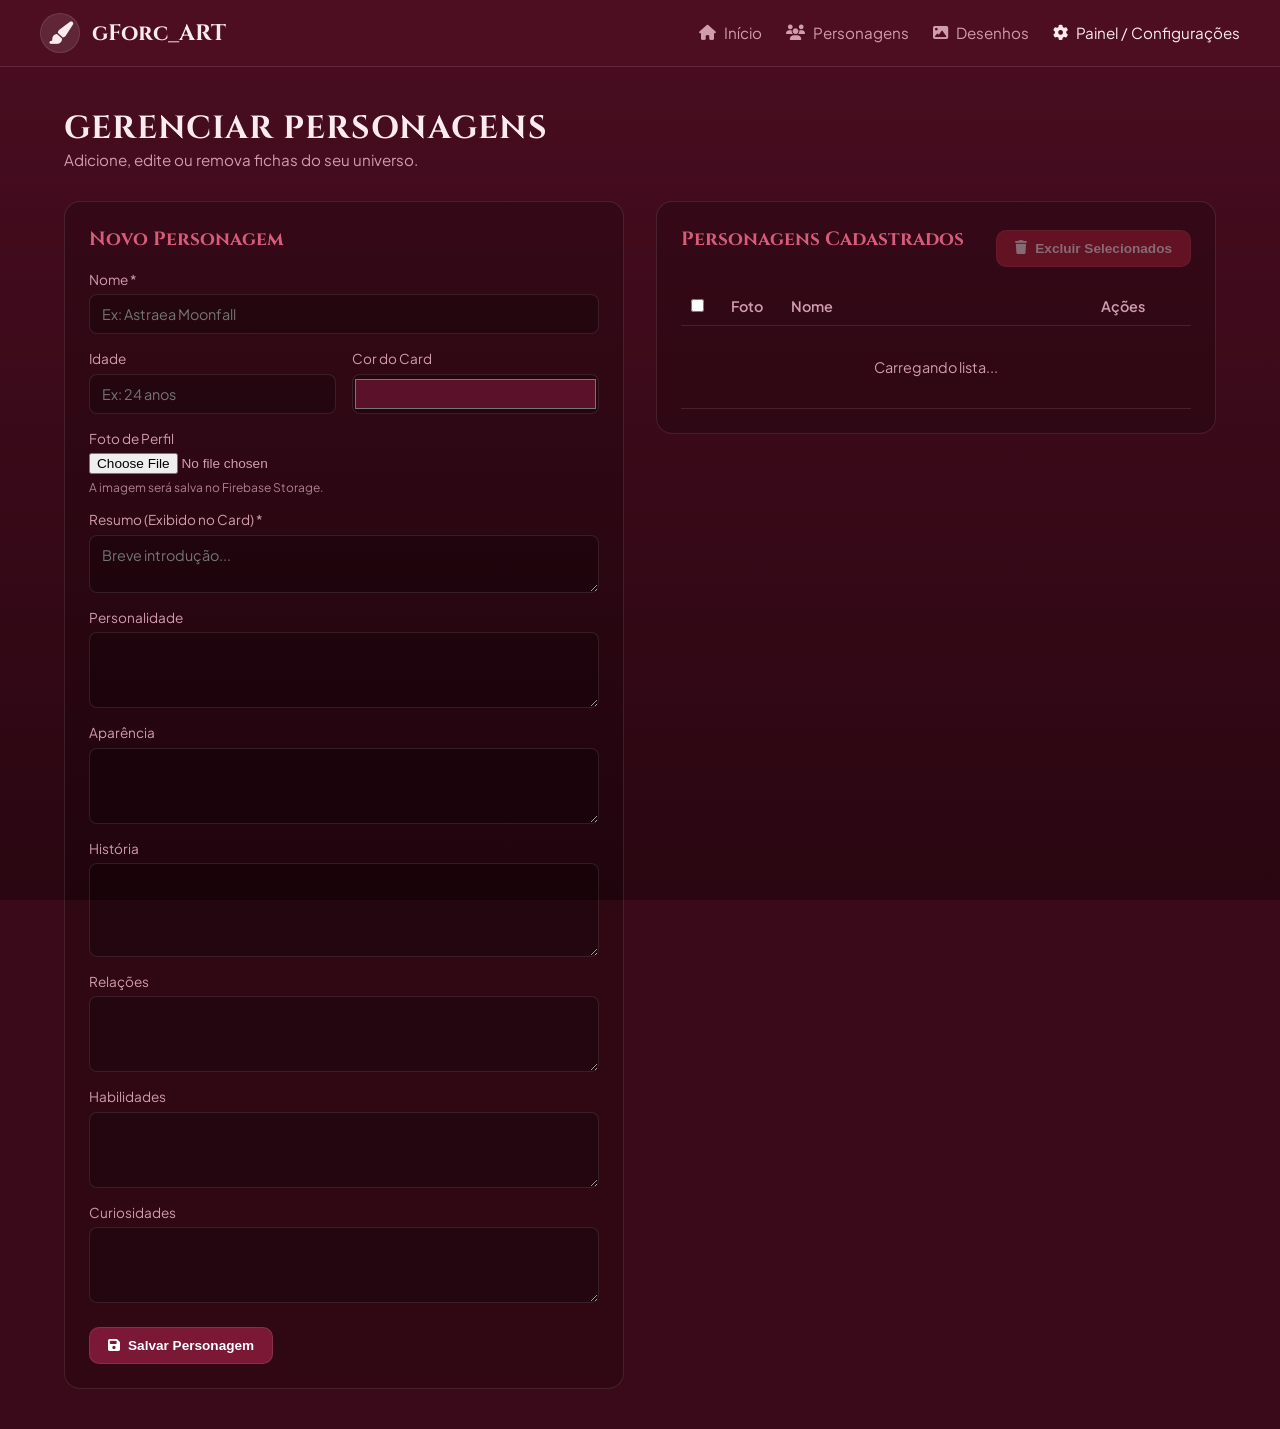
==== addpers.html @ a1163486 "Add files via upload" ====
<!DOCTYPE html>
<html lang="pt-BR">
<head>
  <meta charset="UTF-8">
  <meta name="viewport" content="width=device-width, initial-scale=1.0">
  <title>gForc_ART - Gerenciamento de Personagens</title>
  <link rel="stylesheet" href="addpers.css">
  <link rel="stylesheet" href="https://cdnjs.cloudflare.com/ajax/libs/font-awesome/6.4.0/css/all.min.css">
  <link href="https://fonts.googleapis.com/css2?family=Cinzel:wght@500;700&family=Plus+Jakarta+Sans:wght@300;400;600&display=swap" rel="stylesheet">
</head>
<body>

  <!-- Navbar -->
  <nav class="navbar">
    <div class="nav-container">
      <a href="personagens.html" class="logo">
        <div class="logo-icon"><i class="fa-solid fa-paint-brush"></i></div>
        <span>gForc_ART</span>
      </a>
      
      <button class="menu-toggle" id="menuToggle" aria-label="Abrir Menu">
        <i class="fa-solid fa-bars"></i>
      </button>

      <ul class="nav-links" id="navLinks">
        <li><a href="#"><i class="fa-solid fa-house"></i> Início</a></li>
        <li><a href="personagens.html"><i class="fa-solid fa-users"></i> Personagens</a></li>
        <li><a href="#"><i class="fa-solid fa-image"></i> Desenhos</a></li>
        <li><a href="configuracoes-personagens.html" class="btn-panel active"><i class="fa-solid fa-gear"></i> Painel / Configurações</a></li>
      </ul>
    </div>
  </nav>

  <main class="container">
    <header class="header-section">
      <h1>GERENCIAR PERSONAGENS</h1>
      <p class="subtitle">Adicione, edite ou remova fichas do seu universo.</p>
    </header>

    <div class="admin-grid">
      <!-- Formulário de Criação/Edição -->
      <section class="form-container">
        <h2 id="formTitle">Novo Personagem</h2>
        <form id="characterForm">
          <input type="hidden" id="charId">

          <div class="form-group">
            <label for="nome">Nome *</label>
            <input type="text" id="nome" required placeholder="Ex: Astraea Moonfall">
          </div>

          <div class="form-row">
            <div class="form-group">
              <label for="idade">Idade</label>
              <input type="text" id="idade" placeholder="Ex: 24 anos">
            </div>

            <div class="form-group">
              <label for="corCard">Cor do Card</label>
              <input type="color" id="corCard" value="#5a122a">
            </div>
          </div>

          <div class="form-group">
            <label for="foto">Foto de Perfil</label>
            <input type="file" id="foto" accept="image/*">
            <span class="file-hint">A imagem será salva no Firebase Storage.</span>
          </div>

          <div class="form-group">
            <label for="resumo">Resumo (Exibido no Card) *</label>
            <textarea id="resumo" rows="2" required placeholder="Breve introdução..."></textarea>
          </div>

          <div class="form-group">
            <label for="personalidade">Personalidade</label>
            <textarea id="personalidade" rows="3"></textarea>
          </div>

          <div class="form-group">
            <label for="aparencia">Aparência</label>
            <textarea id="aparencia" rows="3"></textarea>
          </div>

          <div class="form-group">
            <label for="historia">História</label>
            <textarea id="historia" rows="4"></textarea>
          </div>

          <div class="form-group">
            <label for="relacoes">Relações</label>
            <textarea id="relacoes" rows="3"></textarea>
          </div>

          <div class="form-group">
            <label for="habilidades">Habilidades</label>
            <textarea id="habilidades" rows="3"></textarea>
          </div>

          <div class="form-group">
            <label for="curiosidades">Curiosidades</label>
            <textarea id="curiosidades" rows="3"></textarea>
          </div>

          <div class="form-actions">
            <button type="submit" id="btnSave" class="btn-primary">
              <i class="fa-solid fa-floppy-disk"></i> Salvar Personagem
            </button>
            <button type="button" id="btnCancel" class="btn-secondary" style="display: none;">
              Cancelar Edição
            </button>
          </div>
        </form>
      </section>

      <!-- Lista de Controle / Tabela -->
      <section class="list-container">
        <div class="list-header">
          <h2>Personagens Cadastrados</h2>
          <button id="btnDeleteSelected" class="btn-danger" disabled>
            <i class="fa-solid fa-trash"></i> Excluir Selecionados
          </button>
        </div>

        <div class="table-wrapper">
          <table>
            <thead>
              <tr>
                <th width="40"><input type="checkbox" id="selectAll"></th>
                <th width="60">Foto</th>
                <th>Nome</th>
                <th width="100">Ações</th>
              </tr>
            </thead>
            <tbody id="characterTableBody">
              <tr>
                <td colspan="4" class="loading-cell">Carregando lista...</td>
              </tr>
            </tbody>
          </table>
        </div>
      </section>
    </div>
  </main>

  <script type="module" src="addpers.js"></script>
</body>
</html>
---- addpers.css ----
:root {
  --bg-color: #3b0a1a;
  --bg-gradient: linear-gradient(180deg, #4a0d21 0%, #290611 100%);
  --nav-bg: #4d0e22;
  --card-border: rgba(255, 255, 255, 0.1);
  --accent-color: #d65d7a;
  --text-main: #fcebf0;
  --text-muted: #d19cae;
  --input-bg: rgba(0, 0, 0, 0.25);
  --font-title: 'Cinzel', serif;
  --font-body: 'Plus Jakarta Sans', sans-serif;
}

* {
  box-sizing: border-box;
  margin: 0;
  padding: 0;
}

body {
  background: var(--bg-color);
  background-image: var(--bg-gradient);
  background-attachment: fixed;
  color: var(--text-main);
  font-family: var(--font-body);
  min-height: 100vh;
}

/* Navbar */
.navbar {
  background-color: var(--nav-bg);
  border-bottom: 1px solid var(--card-border);
  position: sticky;
  top: 0;
  z-index: 100;
  padding: 0.8rem 1.5rem;
}

.nav-container {
  max-width: 1200px;
  margin: 0 auto;
  display: flex;
  align-items: center;
  justify-content: space-between;
}

.logo {
  display: flex;
  align-items: center;
  gap: 12px;
  text-decoration: none;
  color: var(--text-main);
  font-family: var(--font-title);
  font-size: 1.4rem;
  font-weight: 700;
}

.logo-icon {
  width: 40px;
  height: 40px;
  background: rgba(255, 255, 255, 0.1);
  border: 1px solid var(--card-border);
  border-radius: 50%;
  display: flex;
  align-items: center;
  justify-content: center;
}

.menu-toggle {
  display: none;
  background: rgba(255, 255, 255, 0.1);
  border: none;
  color: var(--text-main);
  font-size: 1.2rem;
  padding: 10px 14px;
  border-radius: 8px;
  cursor: pointer;
}

.nav-links {
  display: flex;
  list-style: none;
  gap: 1.5rem;
  align-items: center;
}

.nav-links a {
  text-decoration: none;
  color: var(--text-muted);
  font-size: 0.95rem;
  display: flex;
  align-items: center;
  gap: 8px;
}

.btn-panel.active {
  color: var(--text-main);
}

.container {
  max-width: 1200px;
  margin: 0 auto;
  padding: 2.5rem 1.5rem;
}

.header-section {
  margin-bottom: 2rem;
}

.header-section h1 {
  font-family: var(--font-title);
  font-size: 2rem;
  letter-spacing: 1px;
}

.subtitle {
  color: var(--text-muted);
  font-size: 0.95rem;
}

/* Painel Admin Dividido em Grid */
.admin-grid {
  display: grid;
  grid-template-columns: 1fr 1fr;
  gap: 2rem;
  align-items: start;
}

.form-container, .list-container {
  background: rgba(0, 0, 0, 0.2);
  border: 1px solid var(--card-border);
  border-radius: 16px;
  padding: 1.5rem;
}

.form-container h2, .list-header h2 {
  font-family: var(--font-title);
  font-size: 1.2rem;
  margin-bottom: 1.2rem;
  color: var(--accent-color);
}

.form-group {
  margin-bottom: 1rem;
  display: flex;
  flex-direction: column;
  gap: 0.4rem;
}

.form-row {
  display: grid;
  grid-template-columns: 1fr 1fr;
  gap: 1rem;
}

label {
  font-size: 0.85rem;
  color: var(--text-muted);
}

input[type="text"],
textarea {
  background: var(--input-bg);
  border: 1px solid var(--card-border);
  border-radius: 8px;
  padding: 10px 12px;
  color: var(--text-main);
  font-family: var(--font-body);
  font-size: 0.9rem;
  outline: none;
}

input[type="text"]:focus,
textarea:focus {
  border-color: var(--accent-color);
}

input[type="color"] {
  width: 100%;
  height: 40px;
  border: 1px solid var(--card-border);
  border-radius: 8px;
  background: var(--input-bg);
  cursor: pointer;
}

input[type="file"] {
  font-size: 0.85rem;
  color: var(--text-muted);
}

.file-hint {
  font-size: 0.75rem;
  color: var(--text-muted);
  opacity: 0.8;
}

.form-actions {
  display: flex;
  gap: 1rem;
  margin-top: 1.5rem;
}

.btn-primary, .btn-secondary, .btn-danger {
  padding: 10px 18px;
  border-radius: 10px;
  border: 1px solid var(--card-border);
  font-weight: 600;
  font-size: 0.85rem;
  cursor: pointer;
  display: inline-flex;
  align-items: center;
  gap: 8px;
  transition: opacity 0.2s;
}

.btn-primary {
  background: #7a1836;
  color: #fff;
}

.btn-secondary {
  background: rgba(255, 255, 255, 0.1);
  color: var(--text-main);
}

.btn-danger {
  background: #a82338;
  color: #fff;
}

.btn-danger:disabled {
  opacity: 0.4;
  cursor: not-allowed;
}

.btn-primary:hover, .btn-secondary:hover, .btn-danger:not(:disabled):hover {
  opacity: 0.85;
}

/* Lista / Tabela */
.list-header {
  display: flex;
  justify-content: space-between;
  align-items: center;
  margin-bottom: 1rem;
}

.table-wrapper {
  overflow-x: auto;
}

table {
  width: 100%;
  border-collapse: collapse;
  text-align: left;
  font-size: 0.9rem;
}

th, td {
  padding: 10px;
  border-bottom: 1px solid var(--card-border);
}

th {
  color: var(--text-muted);
  font-weight: 600;
}

.thumb-img {
  width: 40px;
  height: 40px;
  border-radius: 8px;
  object-fit: cover;
}

.table-actions {
  display: flex;
  gap: 8px;
}

.btn-icon {
  background: rgba(255, 255, 255, 0.08);
  border: 1px solid var(--card-border);
  color: var(--text-main);
  padding: 6px 10px;
  border-radius: 6px;
  cursor: pointer;
  font-size: 0.8rem;
}

.btn-icon:hover {
  background: rgba(255, 255, 255, 0.2);
}

.loading-cell {
  text-align: center;
  color: var(--text-muted);
  padding: 2rem;
}

@media (max-width: 900px) {
  .admin-grid {
    grid-template-columns: 1fr;
  }

  .menu-toggle {
    display: block;
  }

  .nav-links {
    display: none;
    flex-direction: column;
    position: absolute;
    top: 100%;
    left: 0;
    width: 100%;
    background-color: var(--nav-bg);
    padding: 1rem 1.5rem;
    border-bottom: 1px solid var(--card-border);
    gap: 1rem;
  }

  .nav-links.show {
    display: flex;
  }
}
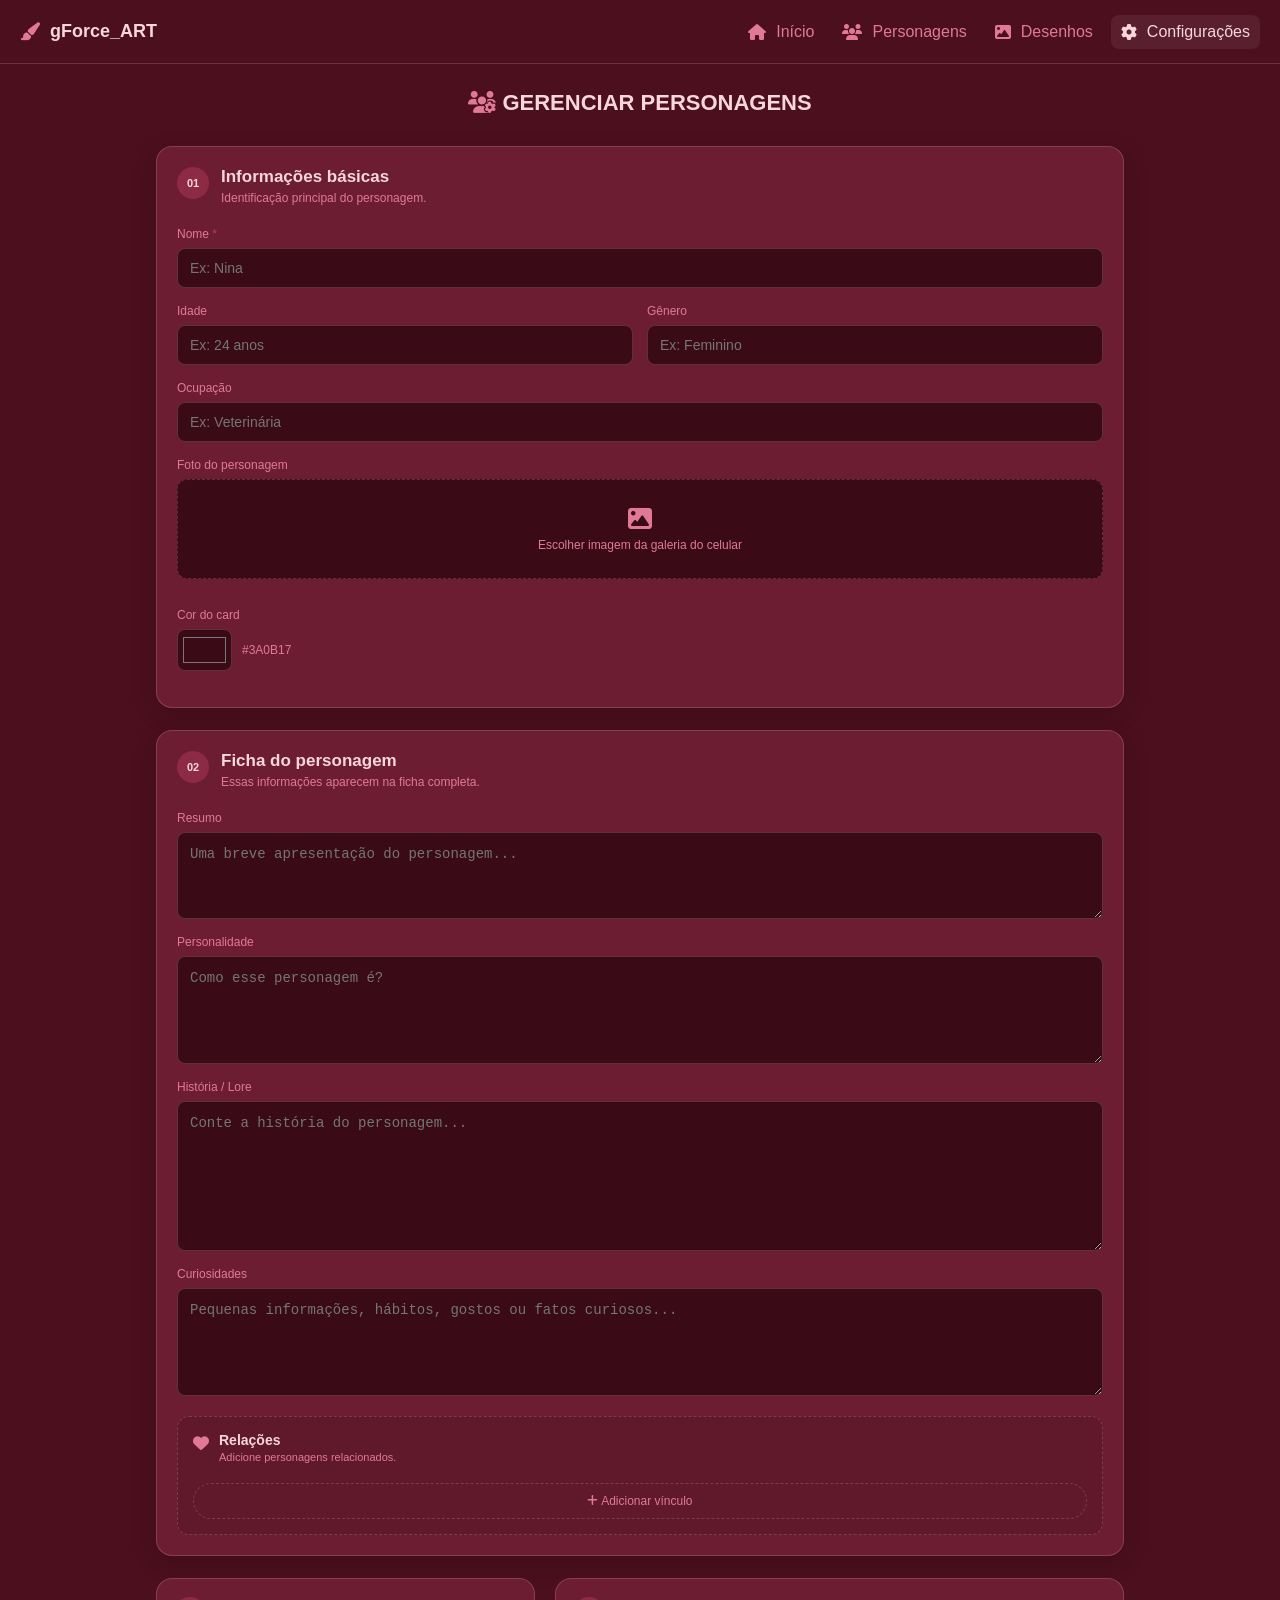
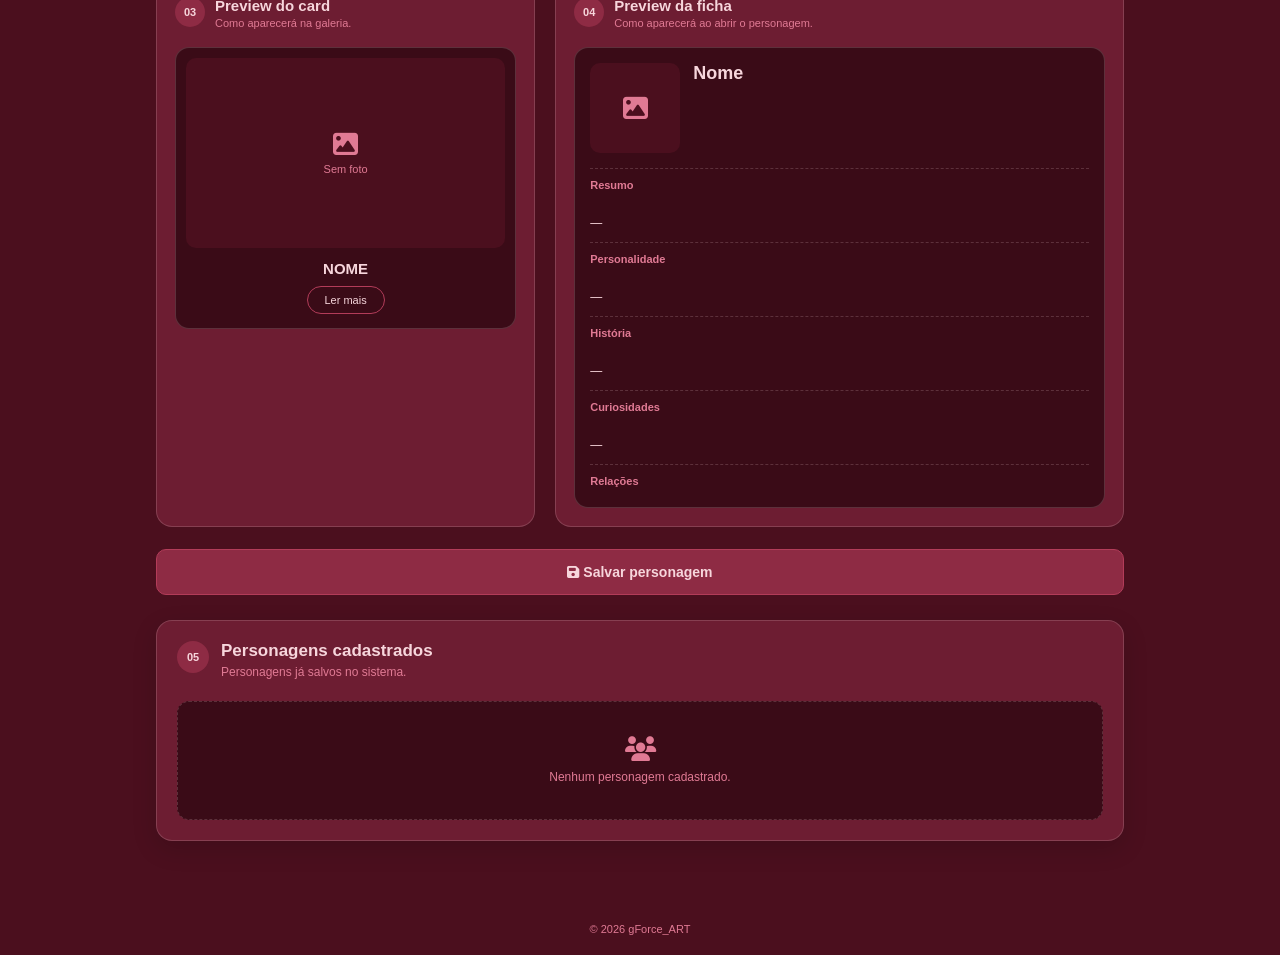
==== commit bc9b2153: "Add files via upload" ====
--- a/addpers.html
+++ b/addpers.html
@@ -1,148 +1,559 @@
 <!DOCTYPE html>
 <html lang="pt-BR">
 <head>
-  <meta charset="UTF-8">
-  <meta name="viewport" content="width=device-width, initial-scale=1.0">
-  <title>gForc_ART - Gerenciamento de Personagens</title>
-  <link rel="stylesheet" href="addpers.css">
-  <link rel="stylesheet" href="https://cdnjs.cloudflare.com/ajax/libs/font-awesome/6.4.0/css/all.min.css">
-  <link href="https://fonts.googleapis.com/css2?family=Cinzel:wght@500;700&family=Plus+Jakarta+Sans:wght@300;400;600&display=swap" rel="stylesheet">
+    <meta charset="UTF-8">
+    <meta name="viewport" content="width=device-width, initial-scale=1.0">
+
+    <title>Gerenciar Personagens - gForce_ART</title>
+
+    <link
+        rel="stylesheet"
+        href="https://cdnjs.cloudflare.com/ajax/libs/font-awesome/6.4.0/css/all.min.css"
+    >
+
+    <link rel="stylesheet" href="addpers.css">
 </head>
+
 <body>
 
-  <!-- Navbar -->
-  <nav class="navbar">
-    <div class="nav-container">
-      <a href="personagens.html" class="logo">
-        <div class="logo-icon"><i class="fa-solid fa-paint-brush"></i></div>
-        <span>gForc_ART</span>
-      </a>
-      
-      <button class="menu-toggle" id="menuToggle" aria-label="Abrir Menu">
+<header class="navbar">
+
+    <div class="logo">
+        <i class="fa-solid fa-paint-brush"></i>
+        <span>gForce_ART</span>
+    </div>
+
+    <button class="menu-toggle" id="menuToggle">
         <i class="fa-solid fa-bars"></i>
-      </button>
-
-      <ul class="nav-links" id="navLinks">
-        <li><a href="#"><i class="fa-solid fa-house"></i> Início</a></li>
-        <li><a href="personagens.html"><i class="fa-solid fa-users"></i> Personagens</a></li>
-        <li><a href="#"><i class="fa-solid fa-image"></i> Desenhos</a></li>
-        <li><a href="configuracoes-personagens.html" class="btn-panel active"><i class="fa-solid fa-gear"></i> Painel / Configurações</a></li>
-      </ul>
-    </div>
-  </nav>
-
-  <main class="container">
-    <header class="header-section">
-      <h1>GERENCIAR PERSONAGENS</h1>
-      <p class="subtitle">Adicione, edite ou remova fichas do seu universo.</p>
-    </header>
-
-    <div class="admin-grid">
-      <!-- Formulário de Criação/Edição -->
-      <section class="form-container">
-        <h2 id="formTitle">Novo Personagem</h2>
-        <form id="characterForm">
-          <input type="hidden" id="charId">
-
-          <div class="form-group">
-            <label for="nome">Nome *</label>
-            <input type="text" id="nome" required placeholder="Ex: Astraea Moonfall">
-          </div>
-
-          <div class="form-row">
-            <div class="form-group">
-              <label for="idade">Idade</label>
-              <input type="text" id="idade" placeholder="Ex: 24 anos">
-            </div>
-
-            <div class="form-group">
-              <label for="corCard">Cor do Card</label>
-              <input type="color" id="corCard" value="#5a122a">
-            </div>
-          </div>
-
-          <div class="form-group">
-            <label for="foto">Foto de Perfil</label>
-            <input type="file" id="foto" accept="image/*">
-            <span class="file-hint">A imagem será salva no Firebase Storage.</span>
-          </div>
-
-          <div class="form-group">
-            <label for="resumo">Resumo (Exibido no Card) *</label>
-            <textarea id="resumo" rows="2" required placeholder="Breve introdução..."></textarea>
-          </div>
-
-          <div class="form-group">
-            <label for="personalidade">Personalidade</label>
-            <textarea id="personalidade" rows="3"></textarea>
-          </div>
-
-          <div class="form-group">
-            <label for="aparencia">Aparência</label>
-            <textarea id="aparencia" rows="3"></textarea>
-          </div>
-
-          <div class="form-group">
-            <label for="historia">História</label>
-            <textarea id="historia" rows="4"></textarea>
-          </div>
-
-          <div class="form-group">
-            <label for="relacoes">Relações</label>
-            <textarea id="relacoes" rows="3"></textarea>
-          </div>
-
-          <div class="form-group">
-            <label for="habilidades">Habilidades</label>
-            <textarea id="habilidades" rows="3"></textarea>
-          </div>
-
-          <div class="form-group">
-            <label for="curiosidades">Curiosidades</label>
-            <textarea id="curiosidades" rows="3"></textarea>
-          </div>
-
-          <div class="form-actions">
-            <button type="submit" id="btnSave" class="btn-primary">
-              <i class="fa-solid fa-floppy-disk"></i> Salvar Personagem
-            </button>
-            <button type="button" id="btnCancel" class="btn-secondary" style="display: none;">
-              Cancelar Edição
-            </button>
-          </div>
-        </form>
-      </section>
-
-      <!-- Lista de Controle / Tabela -->
-      <section class="list-container">
-        <div class="list-header">
-          <h2>Personagens Cadastrados</h2>
-          <button id="btnDeleteSelected" class="btn-danger" disabled>
-            <i class="fa-solid fa-trash"></i> Excluir Selecionados
-          </button>
+    </button>
+
+    <nav class="nav-drawer" id="navDrawer">
+        <ul>
+            <li>
+                <a href="index.html">
+                    <i class="fa-solid fa-house"></i>
+                    Início
+                </a>
+            </li>
+
+            <li>
+                <a href="personagens.html">
+                    <i class="fa-solid fa-users"></i>
+                    Personagens
+                </a>
+            </li>
+
+            <li>
+                <a href="artes.html">
+                    <i class="fa-solid fa-image"></i>
+                    Desenhos
+                </a>
+            </li>
+
+            <li>
+                <a href="configuracoes-personagens.html" class="active">
+                    <i class="fa-solid fa-gear"></i>
+                    Configurações
+                </a>
+            </li>
+        </ul>
+    </nav>
+
+</header>
+
+
+<main class="container">
+
+    <h1 class="page-title">
+        <i class="fa-solid fa-users-gear"></i>
+        GERENCIAR PERSONAGENS
+    </h1>
+
+
+    <!-- ============================= -->
+    <!-- FORMULÁRIO -->
+    <!-- ============================= -->
+
+    <form id="char-form">
+
+        <!-- INFORMAÇÕES BÁSICAS -->
+
+        <section class="admin-section">
+
+            <div class="section-heading">
+                <div>
+                    <span class="section-number">01</span>
+
+                    <div>
+                        <h2>Informações básicas</h2>
+                        <p>Identificação principal do personagem.</p>
+                    </div>
+                </div>
+            </div>
+
+
+            <div class="form-grid">
+
+                <div class="campo campo-full">
+                    <label for="char-name">
+                        Nome <span class="obrigatorio">*</span>
+                    </label>
+
+                    <input
+                        type="text"
+                        id="char-name"
+                        placeholder="Ex: Nina"
+                        required
+                    >
+                </div>
+
+
+                <div class="campo">
+                    <label for="char-age">Idade</label>
+
+                    <input
+                        type="text"
+                        id="char-age"
+                        placeholder="Ex: 24 anos"
+                    >
+                </div>
+
+
+                <div class="campo">
+                    <label for="char-gender">Gênero</label>
+
+                    <input
+                        type="text"
+                        id="char-gender"
+                        placeholder="Ex: Feminino"
+                    >
+                </div>
+
+
+                <div class="campo campo-full">
+                    <label for="char-occupation">Ocupação</label>
+
+                    <input
+                        type="text"
+                        id="char-occupation"
+                        placeholder="Ex: Veterinária"
+                    >
+                </div>
+
+
+                <div class="campo campo-full">
+
+                    <label for="char-image-file">
+                        Foto do personagem
+                    </label>
+
+                    <div class="file-area">
+
+                        <input
+                            type="file"
+                            id="char-image-file"
+                            accept="image/*"
+                        >
+
+                        <i class="fa-solid fa-image"></i>
+
+                        <span>
+                            Escolher imagem da galeria do celular
+                        </span>
+
+                    </div>
+
+                    <small id="file-size-info"></small>
+
+                </div>
+
+
+                <div class="campo">
+
+                    <label for="char-card-color">
+                        Cor do card
+                    </label>
+
+                    <div class="color-wrapper">
+
+                        <input
+                            type="color"
+                            id="char-card-color"
+                            value="#3A0B17"
+                        >
+
+                        <span id="color-value">#3A0B17</span>
+
+                    </div>
+
+                </div>
+
+            </div>
+
+        </section>
+
+
+
+        <!-- ============================= -->
+        <!-- FICHA -->
+        <!-- ============================= -->
+
+        <section class="admin-section">
+
+            <div class="section-heading">
+
+                <div>
+                    <span class="section-number">02</span>
+
+                    <div>
+                        <h2>Ficha do personagem</h2>
+                        <p>
+                            Essas informações aparecem na ficha completa.
+                        </p>
+                    </div>
+                </div>
+
+            </div>
+
+
+            <div class="campo">
+
+                <label for="char-summary">
+                    Resumo
+                </label>
+
+                <textarea
+                    id="char-summary"
+                    rows="3"
+                    placeholder="Uma breve apresentação do personagem..."
+                ></textarea>
+
+            </div>
+
+
+            <div class="campo">
+
+                <label for="char-personality">
+                    Personalidade
+                </label>
+
+                <textarea
+                    id="char-personality"
+                    rows="4"
+                    placeholder="Como esse personagem é?"
+                ></textarea>
+
+            </div>
+
+
+            <div class="campo">
+
+                <label for="char-bio">
+                    História / Lore
+                </label>
+
+                <textarea
+                    id="char-bio"
+                    rows="6"
+                    placeholder="Conte a história do personagem..."
+                ></textarea>
+
+            </div>
+
+
+            <div class="campo">
+
+                <label for="char-curiosities">
+                    Curiosidades
+                </label>
+
+                <textarea
+                    id="char-curiosities"
+                    rows="4"
+                    placeholder="Pequenas informações, hábitos, gostos ou fatos curiosos..."
+                ></textarea>
+
+            </div>
+
+
+            <!-- RELAÇÕES -->
+
+            <div class="sub-secao">
+
+                <div class="sub-heading">
+
+                    <div>
+                        <i class="fa-solid fa-heart"></i>
+
+                        <div>
+                            <h3>Relações</h3>
+
+                            <p>
+                                Adicione personagens relacionados.
+                            </p>
+                        </div>
+                    </div>
+
+                </div>
+
+
+                <div id="relations-container"></div>
+
+
+                <button
+                    type="button"
+                    class="btn-secundario"
+                    id="btn-add-relation"
+                >
+                    <i class="fa-solid fa-plus"></i>
+                    Adicionar vínculo
+                </button>
+
+            </div>
+
+        </section>
+
+
+
+        <!-- ============================= -->
+        <!-- PREVIEWS -->
+        <!-- ============================= -->
+
+        <section class="preview-area">
+
+            <!-- CARD DA GALERIA -->
+
+            <div class="preview-box">
+
+                <div class="preview-heading">
+
+                    <span>03</span>
+
+                    <div>
+                        <h2>Preview do card</h2>
+                        <p>Como aparecerá na galeria.</p>
+                    </div>
+
+                </div>
+
+
+                <div class="gallery-preview">
+
+                    <div class="gallery-preview-image">
+
+                        <img
+                            id="pv-gallery-img"
+                            src=""
+                            alt="Preview"
+                        >
+
+                        <div
+                            class="no-image"
+                            id="pv-no-image"
+                        >
+                            <i class="fa-solid fa-image"></i>
+                            <span>Sem foto</span>
+                        </div>
+
+                    </div>
+
+
+                    <h3 id="pv-gallery-name">
+                        Nome
+                    </h3>
+
+
+                    <a href="#" class="preview-button">
+                        Ler mais
+                    </a>
+
+                </div>
+
+            </div>
+
+
+
+            <!-- FICHA -->
+
+            <div class="preview-box">
+
+                <div class="preview-heading">
+
+                    <span>04</span>
+
+                    <div>
+                        <h2>Preview da ficha</h2>
+                        <p>Como aparecerá ao abrir o personagem.</p>
+                    </div>
+
+                </div>
+
+
+                <div
+                    class="sheet-preview"
+                    id="sheet-preview"
+                >
+
+                    <div class="sheet-header">
+
+                        <div class="sheet-avatar">
+
+                            <img
+                                id="pv-sheet-img"
+                                src=""
+                                alt="Preview"
+                            >
+
+                            <div
+                                class="no-image"
+                                id="pv-sheet-no-image"
+                            >
+                                <i class="fa-solid fa-image"></i>
+                            </div>
+
+                        </div>
+
+
+                        <div class="sheet-name-area">
+
+                            <h3 id="pv-sheet-name">
+                                Nome
+                            </h3>
+
+                            <div
+                                class="sheet-stats"
+                                id="pv-sheet-stats"
+                            ></div>
+
+                        </div>
+
+                    </div>
+
+
+                    <div
+                        class="sheet-section"
+                        id="preview-summary-section"
+                    >
+                        <h4>Resumo</h4>
+                        <p id="pv-summary">
+                            —
+                        </p>
+                    </div>
+
+
+                    <div
+                        class="sheet-section"
+                        id="preview-personality-section"
+                    >
+                        <h4>Personalidade</h4>
+                        <p id="pv-personality">
+                            —
+                        </p>
+                    </div>
+
+
+                    <div
+                        class="sheet-section"
+                        id="preview-history-section"
+                    >
+                        <h4>História</h4>
+                        <p id="pv-bio">
+                            —
+                        </p>
+                    </div>
+
+
+                    <div
+                        class="sheet-section"
+                        id="preview-curiosities-section"
+                    >
+                        <h4>Curiosidades</h4>
+                        <p id="pv-curiosities">
+                            —
+                        </p>
+                    </div>
+
+
+                    <div
+                        class="sheet-section"
+                        id="preview-relations-section"
+                    >
+                        <h4>Relações</h4>
+
+                        <div
+                            id="pv-relations-list"
+                            class="preview-relations"
+                        ></div>
+
+                    </div>
+
+                </div>
+
+            </div>
+
+        </section>
+
+
+
+        <!-- SALVAR -->
+
+        <button
+            type="submit"
+            class="btn-save"
+        >
+            <i class="fa-solid fa-floppy-disk"></i>
+            Salvar personagem
+        </button>
+
+    </form>
+
+
+
+    <!-- ============================= -->
+    <!-- PERSONAGENS CADASTRADOS -->
+    <!-- ============================= -->
+
+    <section class="admin-section">
+
+        <div class="section-heading">
+
+            <div>
+
+                <span class="section-number">05</span>
+
+                <div>
+                    <h2>Personagens cadastrados</h2>
+                    <p>Personagens já salvos no sistema.</p>
+                </div>
+
+            </div>
+
         </div>
 
-        <div class="table-wrapper">
-          <table>
-            <thead>
-              <tr>
-                <th width="40"><input type="checkbox" id="selectAll"></th>
-                <th width="60">Foto</th>
-                <th>Nome</th>
-                <th width="100">Ações</th>
-              </tr>
-            </thead>
-            <tbody id="characterTableBody">
-              <tr>
-                <td colspan="4" class="loading-cell">Carregando lista...</td>
-              </tr>
-            </tbody>
-          </table>
+
+        <div
+            class="lista"
+            id="characters-list"
+        >
+
+            <div class="lista-vazia">
+                <i class="fa-solid fa-users"></i>
+                <p>Nenhum personagem cadastrado.</p>
+            </div>
+
         </div>
-      </section>
-    </div>
-  </main>
-
-  <script type="module" src="addpers.js"></script>
+
+    </section>
+
+</main>
+
+
+<footer class="footer">
+    <p>© 2026 gForce_ART</p>
+</footer>
+
+
+<script type="module" src="addpers.js"></script>
+
 </body>
 </html>
--- a/addpers.css
+++ b/addpers.css
@@ -1,327 +1,1208 @@
 :root {
-  --bg-color: #3b0a1a;
-  --bg-gradient: linear-gradient(180deg, #4a0d21 0%, #290611 100%);
-  --nav-bg: #4d0e22;
-  --card-border: rgba(255, 255, 255, 0.1);
-  --accent-color: #d65d7a;
-  --text-main: #fcebf0;
-  --text-muted: #d19cae;
-  --input-bg: rgba(0, 0, 0, 0.25);
-  --font-title: 'Cinzel', serif;
-  --font-body: 'Plus Jakarta Sans', sans-serif;
+    --bg-fundo: #4B0F1E;
+    --bg-card: #6D1D32;
+    --bg-inputs: #3A0B17;
+
+    --cor-detalhe: #8E2B44;
+    --cor-detalhe-2: #B23C59;
+
+    --cor-borda: rgba(247, 214, 220, 0.18);
+
+    --texto: #F7D6DC;
+    --texto-suave: #E07A94;
+
+    --branco-suave: rgba(247, 214, 220, 0.08);
 }
 
 * {
-  box-sizing: border-box;
-  margin: 0;
-  padding: 0;
+    margin: 0;
+    padding: 0;
+    box-sizing: border-box;
 }
 
 body {
-  background: var(--bg-color);
-  background-image: var(--bg-gradient);
-  background-attachment: fixed;
-  color: var(--text-main);
-  font-family: var(--font-body);
-  min-height: 100vh;
-}
-
-/* Navbar */
+    background: var(--bg-fundo);
+    color: var(--texto);
+    min-height: 100vh;
+    font-family: Arial, sans-serif;
+}
+
 .navbar {
-  background-color: var(--nav-bg);
-  border-bottom: 1px solid var(--card-border);
-  position: sticky;
-  top: 0;
-  z-index: 100;
-  padding: 0.8rem 1.5rem;
-}
-
-.nav-container {
-  max-width: 1200px;
-  margin: 0 auto;
-  display: flex;
-  align-items: center;
-  justify-content: space-between;
-}
-
-.logo {
-  display: flex;
-  align-items: center;
-  gap: 12px;
-  text-decoration: none;
-  color: var(--text-main);
-  font-family: var(--font-title);
-  font-size: 1.4rem;
-  font-weight: 700;
-}
-
-.logo-icon {
-  width: 40px;
-  height: 40px;
-  background: rgba(255, 255, 255, 0.1);
-  border: 1px solid var(--card-border);
-  border-radius: 50%;
-  display: flex;
-  align-items: center;
-  justify-content: center;
-}
-
-.menu-toggle {
-  display: none;
-  background: rgba(255, 255, 255, 0.1);
-  border: none;
-  color: var(--text-main);
-  font-size: 1.2rem;
-  padding: 10px 14px;
-  border-radius: 8px;
-  cursor: pointer;
-}
-
-.nav-links {
-  display: flex;
-  list-style: none;
-  gap: 1.5rem;
-  align-items: center;
-}
-
-.nav-links a {
-  text-decoration: none;
-  color: var(--text-muted);
-  font-size: 0.95rem;
-  display: flex;
-  align-items: center;
-  gap: 8px;
-}
-
-.btn-panel.active {
-  color: var(--text-main);
-}
-
-.container {
-  max-width: 1200px;
-  margin: 0 auto;
-  padding: 2.5rem 1.5rem;
-}
-
-.header-section {
-  margin-bottom: 2rem;
-}
-
-.header-section h1 {
-  font-family: var(--font-title);
-  font-size: 2rem;
-  letter-spacing: 1px;
-}
-
-.subtitle {
-  color: var(--text-muted);
-  font-size: 0.95rem;
-}
-
-/* Painel Admin Dividido em Grid */
-.admin-grid {
-  display: grid;
-  grid-template-columns: 1fr 1fr;
-  gap: 2rem;
-  align-items: start;
-}
-
-.form-container, .list-container {
-  background: rgba(0, 0, 0, 0.2);
-  border: 1px solid var(--card-border);
-  border-radius: 16px;
-  padding: 1.5rem;
-}
-
-.form-container h2, .list-header h2 {
-  font-family: var(--font-title);
-  font-size: 1.2rem;
-  margin-bottom: 1.2rem;
-  color: var(--accent-color);
-}
-
-.form-group {
-  margin-bottom: 1rem;
-  display: flex;
-  flex-direction: column;
-  gap: 0.4rem;
-}
-
-.form-row {
-  display: grid;
-  grid-template-columns: 1fr 1fr;
-  gap: 1rem;
-}
-
-label {
-  font-size: 0.85rem;
-  color: var(--text-muted);
-}
-
-input[type="text"],
-textarea {
-  background: var(--input-bg);
-  border: 1px solid var(--card-border);
-  border-radius: 8px;
-  padding: 10px 12px;
-  color: var(--text-main);
-  font-family: var(--font-body);
-  font-size: 0.9rem;
-  outline: none;
-}
-
-input[type="text"]:focus,
-textarea:focus {
-  border-color: var(--accent-color);
-}
-
-input[type="color"] {
-  width: 100%;
-  height: 40px;
-  border: 1px solid var(--card-border);
-  border-radius: 8px;
-  background: var(--input-bg);
-  cursor: pointer;
-}
-
-input[type="file"] {
-  font-size: 0.85rem;
-  color: var(--text-muted);
-}
-
-.file-hint {
-  font-size: 0.75rem;
-  color: var(--text-muted);
-  opacity: 0.8;
-}
-
-.form-actions {
-  display: flex;
-  gap: 1rem;
-  margin-top: 1.5rem;
-}
-
-.btn-primary, .btn-secondary, .btn-danger {
-  padding: 10px 18px;
-  border-radius: 10px;
-  border: 1px solid var(--card-border);
-  font-weight: 600;
-  font-size: 0.85rem;
-  cursor: pointer;
-  display: inline-flex;
-  align-items: center;
-  gap: 8px;
-  transition: opacity 0.2s;
-}
-
-.btn-primary {
-  background: #7a1836;
-  color: #fff;
-}
-
-.btn-secondary {
-  background: rgba(255, 255, 255, 0.1);
-  color: var(--text-main);
-}
-
-.btn-danger {
-  background: #a82338;
-  color: #fff;
-}
-
-.btn-danger:disabled {
-  opacity: 0.4;
-  cursor: not-allowed;
-}
-
-.btn-primary:hover, .btn-secondary:hover, .btn-danger:not(:disabled):hover {
-  opacity: 0.85;
-}
-
-/* Lista / Tabela */
-.list-header {
-  display: flex;
-  justify-content: space-between;
-  align-items: center;
-  margin-bottom: 1rem;
-}
-
-.table-wrapper {
-  overflow-x: auto;
-}
-
-table {
-  width: 100%;
-  border-collapse: collapse;
-  text-align: left;
-  font-size: 0.9rem;
-}
-
-th, td {
-  padding: 10px;
-  border-bottom: 1px solid var(--card-border);
-}
-
-th {
-  color: var(--text-muted);
-  font-weight: 600;
-}
-
-.thumb-img {
-  width: 40px;
-  height: 40px;
-  border-radius: 8px;
-  object-fit: cover;
-}
-
-.table-actions {
-  display: flex;
-  gap: 8px;
-}
-
-.btn-icon {
-  background: rgba(255, 255, 255, 0.08);
-  border: 1px solid var(--card-border);
-  color: var(--text-main);
-  padding: 6px 10px;
-  border-radius: 6px;
-  cursor: pointer;
-  font-size: 0.8rem;
-}
-
-.btn-icon:hover {
-  background: rgba(255, 255, 255, 0.2);
-}
-
-.loading-cell {
-  text-align: center;
-  color: var(--text-muted);
-  padding: 2rem;
-}
-
-@media (max-width: 900px) {
-  .admin-grid {
-    grid-template-columns: 1fr;
-  }
-
-  .menu-toggle {
-    display: block;
-  }
-
-  .nav-links {
-    display: none;
-    flex-direction: column;
-    position: absolute;
-    top: 100%;
+    position: fixed;
+    top: 0;
     left: 0;
     width: 100%;
-    background-color: var(--nav-bg);
-    padding: 1rem 1.5rem;
-    border-bottom: 1px solid var(--card-border);
-    gap: 1rem;
-  }
-
-  .nav-links.show {
-    display: flex;
-  }
+    height: 64px;
+
+    display: flex;
+    align-items: center;
+    justify-content: space-between;
+
+    padding: 0 20px;
+
+    background: var(--bg-fundo);
+    border-bottom: 1px solid var(--cor-borda);
+
+    z-index: 1000;
+}
+
+.logo {
+    display: flex;
+    align-items: center;
+    gap: 10px;
+
+    font-size: 18px;
+    font-weight: bold;
+}
+
+.logo i {
+    color: var(--texto-suave);
+}
+
+.menu-toggle {
+    border: none;
+    background: none;
+    color: var(--texto);
+    font-size: 21px;
+    cursor: pointer;
+}
+
+.nav-drawer {
+    display: none;
+
+    position: absolute;
+    top: 64px;
+    left: 0;
+
+    width: 100%;
+
+    padding: 15px 20px;
+
+    background: var(--bg-fundo);
+    border-bottom: 1px solid var(--cor-borda);
+}
+
+.nav-drawer.open {
+    display: block;
+}
+
+.nav-drawer ul {
+    list-style: none;
+
+    display: flex;
+    flex-direction: column;
+    gap: 10px;
+}
+
+.nav-drawer a {
+    display: flex;
+    align-items: center;
+    gap: 10px;
+
+    padding: 10px;
+
+    color: var(--texto-suave);
+    text-decoration: none;
+
+    border-radius: 8px;
+}
+
+.nav-drawer a.active,
+.nav-drawer a:hover {
+    color: var(--texto);
+    background: var(--branco-suave);
+}
+
+
+/* CONTAINER */
+
+.container {
+    width: 100%;
+    max-width: 1000px;
+
+    margin: 0 auto;
+
+    padding: 90px 16px 40px;
+}
+
+
+/* TÍTULO */
+
+.page-title {
+    text-align: center;
+
+    font-size: 22px;
+
+    margin-bottom: 30px;
+}
+
+.page-title i {
+    color: var(--texto-suave);
+}
+
+
+/* SEÇÕES */
+
+.admin-section {
+    background: var(--bg-card);
+
+    border: 1px solid var(--cor-borda);
+    border-radius: 16px;
+
+    padding: 20px;
+
+    margin-bottom: 22px;
+
+    box-shadow: 0 8px 25px rgba(0, 0, 0, 0.15);
+}
+
+.section-heading {
+    margin-bottom: 22px;
+}
+
+.section-heading > div {
+    display: flex;
+    align-items: flex-start;
+    gap: 12px;
+}
+
+.section-number {
+    display: flex;
+
+    align-items: center;
+    justify-content: center;
+
+    min-width: 32px;
+    height: 32px;
+
+    border-radius: 50%;
+
+    background: var(--cor-detalhe);
+
+    font-size: 11px;
+    font-weight: bold;
+}
+
+.section-heading h2 {
+    font-size: 17px;
+    margin-bottom: 4px;
+}
+
+.section-heading p {
+    font-size: 12px;
+    color: var(--texto-suave);
+}
+
+
+/* FORM */
+
+.form-grid {
+    display: grid;
+    grid-template-columns: 1fr 1fr;
+    gap: 0 14px;
+}
+
+.campo {
+    display: flex;
+    flex-direction: column;
+    gap: 7px;
+
+    margin-bottom: 16px;
+}
+
+.campo-full {
+    grid-column: 1 / -1;
+}
+
+.campo label {
+    font-size: 12px;
+    color: var(--texto-suave);
+}
+
+.obrigatorio {
+    color: var(--cor-detalhe-2);
+}
+
+.campo input,
+.campo textarea,
+.campo select {
+    width: 100%;
+
+    padding: 11px 12px;
+
+    background: var(--bg-inputs);
+
+    border: 1px solid var(--cor-borda);
+    border-radius: 8px;
+
+    color: var(--texto);
+
+    font-size: 14px;
+
+    outline: none;
+
+    transition: border-color 0.2s;
+}
+
+.campo input:focus,
+.campo textarea:focus,
+.campo select:focus {
+    border-color: var(--cor-detalhe-2);
+}
+
+.campo textarea {
+    resize: vertical;
+    line-height: 1.5;
+}
+
+
+/* FOTO */
+
+.file-area {
+    position: relative;
+
+    min-height: 100px;
+
+    display: flex;
+    flex-direction: column;
+    align-items: center;
+    justify-content: center;
+
+    gap: 8px;
+
+    padding: 20px;
+
+    background: var(--bg-inputs);
+
+    border: 1px dashed var(--cor-borda);
+    border-radius: 10px;
+
+    text-align: center;
+
+    color: var(--texto-suave);
+
+    cursor: pointer;
+}
+
+.file-area i {
+    font-size: 24px;
+}
+
+.file-area span {
+    font-size: 12px;
+}
+
+.file-area input {
+    position: absolute;
+
+    inset: 0;
+
+    opacity: 0;
+
+    cursor: pointer;
+}
+
+#file-size-info {
+    display: block;
+
+    margin-top: 6px;
+
+    color: var(--texto-suave);
+
+    font-size: 11px;
+}
+
+
+/* COR */
+
+.color-wrapper {
+    display: flex;
+    align-items: center;
+    gap: 10px;
+}
+
+input[type="color"] {
+    width: 55px;
+    height: 42px;
+
+    padding: 3px;
+
+    background: var(--bg-inputs);
+
+    border: 1px solid var(--cor-borda);
+    border-radius: 8px;
+
+    cursor: pointer;
+}
+
+#color-value {
+    font-size: 12px;
+    color: var(--texto-suave);
+}
+
+
+/* RELAÇÕES */
+
+.sub-secao {
+    margin-top: 20px;
+
+    padding: 15px;
+
+    background: rgba(0, 0, 0, 0.12);
+
+    border: 1px dashed var(--cor-borda);
+    border-radius: 12px;
+}
+
+.sub-heading {
+    margin-bottom: 15px;
+}
+
+.sub-heading > div {
+    display: flex;
+    gap: 10px;
+    align-items: flex-start;
+}
+
+.sub-heading i {
+    color: var(--texto-suave);
+    margin-top: 3px;
+}
+
+.sub-heading h3 {
+    font-size: 14px;
+    margin-bottom: 3px;
+}
+
+.sub-heading p {
+    color: var(--texto-suave);
+    font-size: 11px;
+}
+
+.relation-row {
+    display: grid;
+
+    grid-template-columns: 1fr 1fr 38px;
+
+    gap: 8px;
+
+    margin-bottom: 8px;
+}
+
+.relation-row input,
+.relation-row select {
+    min-width: 0;
+
+    padding: 9px;
+
+    background: var(--bg-inputs);
+
+    border: 1px solid var(--cor-borda);
+    border-radius: 7px;
+
+    color: var(--texto);
+}
+
+.btn-remove-relation {
+    border: none;
+    border-radius: 7px;
+
+    background: rgba(180, 40, 60, 0.3);
+
+    color: var(--texto);
+
+    cursor: pointer;
+}
+
+.btn-secundario {
+    width: 100%;
+
+    padding: 10px;
+
+    margin-top: 5px;
+
+    background: transparent;
+
+    border: 1px dashed var(--cor-borda);
+    border-radius: 8px;
+
+    color: var(--texto-suave);
+
+    cursor: pointer;
+}
+
+.btn-secundario:hover {
+    background: var(--branco-suave);
+}
+
+
+/* PREVIEWS */
+
+.preview-area {
+    display: grid;
+
+    grid-template-columns: 1fr 1.5fr;
+
+    gap: 20px;
+
+    margin-bottom: 22px;
+}
+
+.preview-box {
+    background: var(--bg-card);
+
+    border: 1px solid var(--cor-borda);
+    border-radius: 16px;
+
+    padding: 18px;
+}
+
+.preview-heading {
+    display: flex;
+    align-items: flex-start;
+
+    gap: 10px;
+
+    margin-bottom: 18px;
+}
+
+.preview-heading > span {
+    width: 30px;
+    height: 30px;
+
+    display: flex;
+    align-items: center;
+    justify-content: center;
+
+    border-radius: 50%;
+
+    background: var(--cor-detalhe);
+
+    font-size: 11px;
+    font-weight: bold;
+}
+
+.preview-heading h2 {
+    font-size: 15px;
+    margin-bottom: 3px;
+}
+
+.preview-heading p {
+    color: var(--texto-suave);
+    font-size: 11px;
+}
+
+
+/* CARD DA GALERIA */
+
+.gallery-preview {
+    background: var(--bg-inputs);
+
+    border: 1px solid var(--cor-borda);
+
+    border-radius: 14px;
+
+    padding: 10px 10px 14px;
+
+    text-align: center;
+}
+
+.gallery-preview-image {
+    position: relative;
+
+    width: 100%;
+    height: 190px;
+
+    overflow: hidden;
+
+    border-radius: 10px;
+
+    background: var(--bg-fundo);
+}
+
+.gallery-preview-image img {
+    width: 100%;
+    height: 100%;
+
+    object-fit: cover;
+
+    display: none;
+}
+
+.no-image {
+    width: 100%;
+    height: 100%;
+
+    display: flex;
+
+    align-items: center;
+    justify-content: center;
+
+    flex-direction: column;
+
+    gap: 6px;
+
+    color: var(--texto-suave);
+
+    font-size: 11px;
+}
+
+.no-image i {
+    font-size: 25px;
+}
+
+.gallery-preview h3 {
+    margin: 12px 0 9px;
+
+    font-size: 15px;
+
+    text-transform: uppercase;
+}
+
+.preview-button {
+    display: inline-block;
+
+    padding: 7px 17px;
+
+    border: 1px solid var(--cor-detalhe-2);
+    border-radius: 20px;
+
+    color: var(--texto);
+
+    font-size: 11px;
+
+    text-decoration: none;
+}
+
+
+/* PREVIEW DA FICHA */
+
+.sheet-preview {
+    background: var(--bg-inputs);
+
+    border: 1px solid var(--cor-borda);
+
+    border-radius: 14px;
+
+    padding: 15px;
+}
+
+.sheet-header {
+    display: flex;
+
+    gap: 13px;
+
+    margin-bottom: 15px;
+}
+
+.sheet-avatar {
+    position: relative;
+
+    width: 90px;
+    height: 90px;
+
+    flex-shrink: 0;
+
+    overflow: hidden;
+
+    border-radius: 10px;
+
+    background: var(--bg-fundo);
+}
+
+.sheet-avatar img {
+    width: 100%;
+    height: 100%;
+
+    object-fit: cover;
+
+    display: none;
+}
+
+.sheet-name-area {
+    min-width: 0;
+}
+
+.sheet-name-area h3 {
+    font-size: 18px;
+
+    margin-bottom: 8px;
+
+    word-break: break-word;
+}
+
+.sheet-stats {
+    display: flex;
+
+    flex-wrap: wrap;
+
+    gap: 6px;
+}
+
+.sheet-stat {
+    padding: 5px 8px;
+
+    background: rgba(0, 0, 0, 0.2);
+
+    border: 1px solid var(--cor-borda);
+
+    border-radius: 6px;
+
+    color: var(--texto-suave);
+
+    font-size: 10px;
+}
+
+.sheet-section {
+    border-top: 1px dashed var(--cor-borda);
+
+    padding-top: 10px;
+
+    margin-top: 10px;
+}
+
+.sheet-section h4 {
+    color: var(--texto-suave);
+
+    font-size: 11px;
+
+    margin-bottom: 5px;
+}
+
+.sheet-section p {
+    color: var(--texto);
+
+    font-size: 12px;
+
+    line-height: 1.5;
+
+    white-space: pre-line;
+}
+
+.preview-relations {
+    display: flex;
+    flex-direction: column;
+    gap: 5px;
+}
+
+.preview-relation {
+    padding: 7px 9px;
+
+    background: rgba(0, 0, 0, 0.2);
+
+    border-radius: 6px;
+
+    font-size: 11px;
+}
+
+
+/* SALVAR */
+
+.btn-save {
+    width: 100%;
+
+    padding: 14px;
+
+    margin-bottom: 25px;
+
+    border: 1px solid var(--cor-detalhe-2);
+    border-radius: 10px;
+
+    background: var(--cor-detalhe);
+
+    color: var(--texto);
+
+    font-size: 14px;
+    font-weight: bold;
+
+    cursor: pointer;
+}
+
+.btn-save:hover {
+    background: var(--cor-detalhe-2);
+}
+
+
+/* =========================
+   PERSONAGENS CADASTRADOS
+========================= */
+
+.lista {
+    display: flex;
+    flex-direction: column;
+    gap: 12px;
+}
+
+
+/* ITEM */
+
+.item {
+    display: flex;
+    align-items: center;
+    gap: 13px;
+
+    min-height: 72px;
+
+    padding: 10px 12px;
+
+    background: var(--bg-inputs);
+
+    border: 1px solid var(--cor-borda);
+    border-radius: 12px;
+
+    transition: 0.2s;
+}
+
+.item:hover {
+    border-color: rgba(224, 122, 148, 0.35);
+
+    background: #430d1c;
+}
+
+
+/* IMAGEM */
+
+.item-imagem {
+    width: 52px;
+    height: 52px;
+
+    flex-shrink: 0;
+
+    overflow: hidden;
+
+    border-radius: 10px;
+
+    background: var(--bg-fundo);
+
+    border: 1px solid var(--cor-borda);
+
+    display: flex;
+    align-items: center;
+    justify-content: center;
+}
+
+.personagem-lista-img {
+    width: 100%;
+    height: 100%;
+
+    object-fit: cover;
+
+    display: block;
+}
+
+.personagem-lista-sem-img {
+    color: var(--texto-suave);
+
+    font-size: 18px;
+}
+
+
+/* INFORMAÇÕES */
+
+.item-info {
+    flex: 1;
+
+    min-width: 0;
+}
+
+.item-info strong {
+    display: block;
+
+    color: var(--texto);
+
+    font-size: 14px;
+
+    margin-bottom: 4px;
+
+    overflow: hidden;
+    text-overflow: ellipsis;
+    white-space: nowrap;
+}
+
+.item-info span {
+    display: block;
+
+    color: var(--texto-suave);
+
+    font-size: 11px;
+
+    overflow: hidden;
+    text-overflow: ellipsis;
+    white-space: nowrap;
+}
+
+
+/* BOTÕES */
+
+.item-botoes {
+    display: flex;
+
+    align-items: center;
+
+    gap: 6px;
+
+    flex-shrink: 0;
+}
+
+.btn-acao {
+    width: 34px;
+    height: 34px;
+
+    display: flex;
+    align-items: center;
+    justify-content: center;
+
+    border-radius: 8px;
+
+    font-size: 12px;
+
+    cursor: pointer;
+
+    transition: 0.2s;
+}
+
+
+/* VER */
+
+.btn-ver {
+    background: var(--cor-detalhe);
+
+    color: var(--texto);
+
+    text-decoration: none;
+
+    border: 1px solid var(--cor-detalhe-2);
+}
+
+.btn-ver:hover {
+    background: var(--cor-detalhe-2);
+}
+
+
+/* EXCLUIR */
+
+.btn-excluir {
+    background: rgba(180, 40, 60, 0.18);
+
+    color: var(--texto-suave);
+
+    border: 1px solid rgba(180, 40, 60, 0.25);
+}
+
+.btn-excluir:hover {
+    background: rgba(180, 40, 60, 0.45);
+
+    color: var(--texto);
+}
+
+
+/* LISTA VAZIA */
+
+.lista-vazia {
+    display: flex;
+
+    flex-direction: column;
+
+    align-items: center;
+    justify-content: center;
+
+    gap: 8px;
+
+    padding: 35px 20px;
+
+    background: var(--bg-inputs);
+
+    border: 1px dashed var(--cor-borda);
+
+    border-radius: 12px;
+
+    color: var(--texto-suave);
+
+    text-align: center;
+
+    font-size: 12px;
+}
+
+.lista-vazia i {
+    font-size: 25px;
+}
+
+
+/* CELULAR */
+
+@media (max-width: 500px) {
+
+    .item {
+        gap: 10px;
+        padding: 9px;
+    }
+
+    .item-imagem {
+        width: 46px;
+        height: 46px;
+    }
+
+    .item-info strong {
+        font-size: 13px;
+    }
+
+    .item-info span {
+        font-size: 10px;
+    }
+
+    .btn-acao {
+        width: 32px;
+        height: 32px;
+    }
+}
+
+
+/* FOOTER */
+
+.footer {
+    text-align: center;
+
+    padding: 20px;
+
+    color: var(--texto-suave);
+
+    font-size: 11px;
+}
+
+
+/* DESKTOP */
+
+@media (min-width: 768px) {
+
+    .menu-toggle {
+        display: none;
+    }
+
+    .nav-drawer {
+        display: block;
+
+        position: static;
+
+        width: auto;
+
+        padding: 0;
+
+        border: none;
+    }
+
+    .nav-drawer ul {
+        flex-direction: row;
+        gap: 8px;
+    }
+
+    .nav-drawer a {
+        padding: 8px 10px;
+    }
+}
+
+
+/* CELULAR */
+
+@media (max-width: 767px) {
+
+    .form-grid {
+        grid-template-columns: 1fr;
+    }
+
+    .campo-full {
+        grid-column: auto;
+    }
+
+    .preview-area {
+        grid-template-columns: 1fr;
+    }
+
+    .relation-row {
+        grid-template-columns: 1fr 1fr 35px;
+    }
+
+    .gallery-preview-image {
+        height: 210px;
+    }
+}
+
+/* =========================
+   RELAÇÕES — TAGS
+========================= */
+
+#relations-container {
+    display: flex;
+    flex-direction: column;
+    gap: 10px;
+    margin-top: 15px;
+}
+
+.relation-row {
+    display: flex;
+    align-items: center;
+    gap: 8px;
+
+    padding: 8px;
+
+    background: rgba(0, 0, 0, 0.12);
+
+    border: 1px solid var(--cor-borda);
+    border-radius: 12px;
+}
+
+/* CORAÇÃO */
+
+.relation-row::before {
+    content: "♡";
+
+    color: var(--texto-suave);
+
+    font-size: 20px;
+
+    flex-shrink: 0;
+}
+
+
+/* TAG DO PERSONAGEM */
+
+.relation-row select {
+    flex: 1;
+
+    min-width: 0;
+
+    height: 36px;
+
+    padding: 0 12px;
+
+    background: var(--cor-detalhe);
+
+    border: 1px solid var(--cor-detalhe-2);
+    border-radius: 20px;
+
+    color: var(--texto);
+
+    font-size: 12px;
+
+    outline: none;
+
+    cursor: pointer;
+}
+
+
+/* TAG DO TIPO DE RELAÇÃO */
+
+.relation-row input {
+    flex: 1;
+
+    min-width: 0;
+
+    height: 36px;
+
+    padding: 0 12px;
+
+    background: rgba(247, 214, 220, 0.08);
+
+    border: 1px solid var(--cor-borda);
+    border-radius: 20px;
+
+    color: var(--texto);
+
+    font-size: 12px;
+
+    outline: none;
+}
+
+.relation-row input::placeholder {
+    color: var(--texto-suave);
+}
+
+
+/* FOCO */
+
+.relation-row select:focus,
+.relation-row input:focus {
+    border-color: var(--cor-detalhe-2);
+}
+
+
+/* BOTÃO REMOVER */
+
+.btn-remove-relation {
+    width: 30px;
+    height: 30px;
+
+    flex-shrink: 0;
+
+    border: none;
+    border-radius: 50%;
+
+    background: rgba(180, 40, 60, 0.25);
+
+    color: var(--texto-suave);
+
+    font-size: 15px;
+
+    cursor: pointer;
+
+    transition: 0.2s;
+}
+
+.btn-remove-relation:hover {
+    background: var(--cor-detalhe-2);
+
+    color: var(--texto);
+}
+
+
+/* BOTÃO ADICIONAR */
+
+#btn-add-relation {
+    width: 100%;
+
+    margin-top: 5px;
+
+    padding: 10px;
+
+    background: transparent;
+
+    border: 1px dashed var(--cor-borda);
+    border-radius: 20px;
+
+    color: var(--texto-suave);
+
+    font-size: 12px;
+
+    cursor: pointer;
+
+    transition: 0.2s;
+}
+
+#btn-add-relation:hover {
+    background: var(--branco-suave);
+
+    border-color: var(--cor-detalhe-2);
+
+    color: var(--texto);
+}
+
+
+/* CELULAR */
+
+@media (max-width: 600px) {
+
+    .relation-row {
+        display: grid;
+
+        grid-template-columns: auto 1fr 1fr auto;
+
+        gap: 7px;
+
+        padding: 8px;
+    }
+
+    .relation-row select,
+    .relation-row input {
+        width: 100%;
+    }
+
 }
